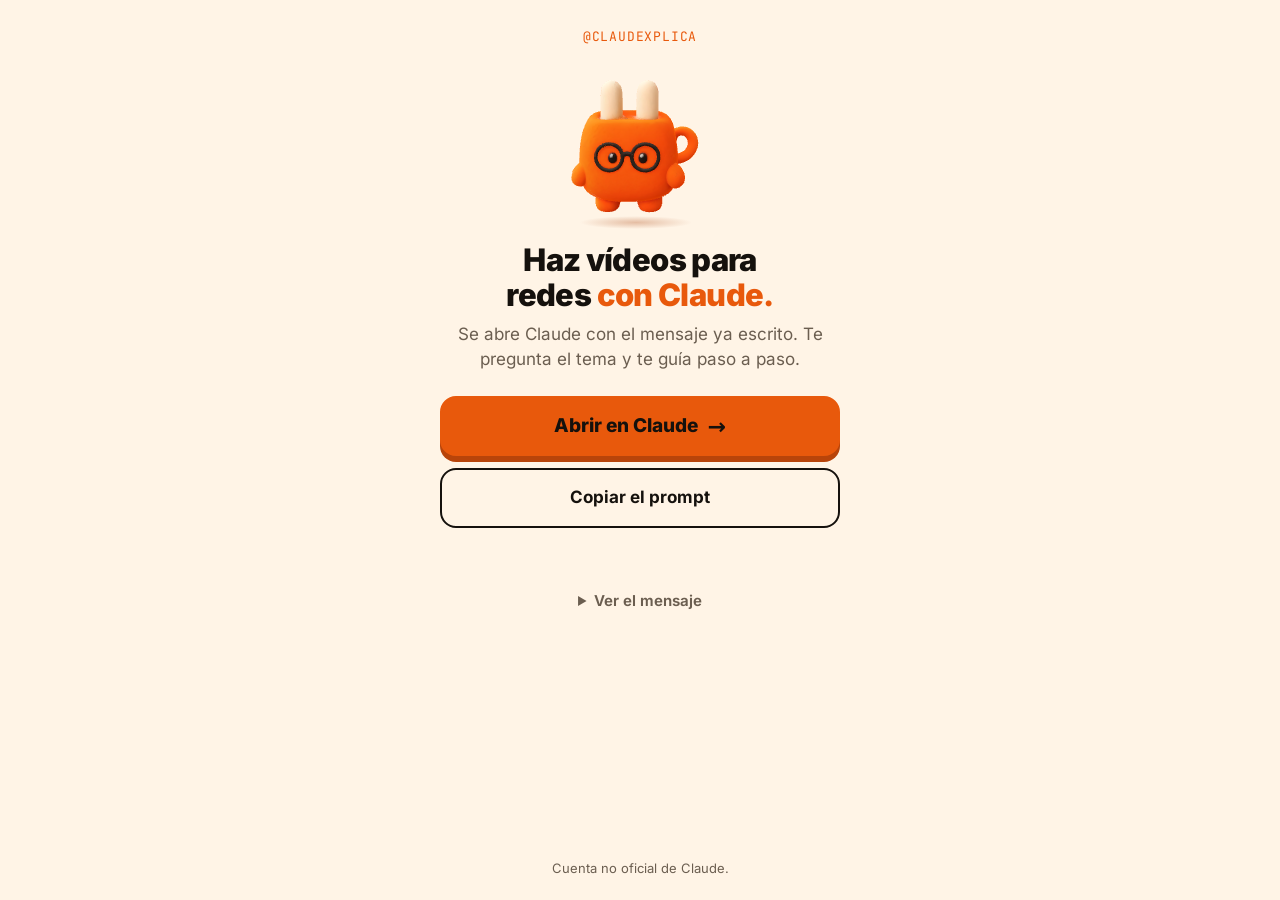
==== index.html @ 8d7534d5 "Titular «Haz vídeos para redes con Claude», sin «sin salir en cámara» Pedido por Alex el 20-nov: con" ====
<!doctype html>
<html lang="es">
<head>
<meta charset="utf-8">
<meta name="viewport" content="width=device-width, initial-scale=1">
<meta name="robots" content="noindex">
<meta name="color-scheme" content="light">
<meta name="theme-color" content="#FFF4E6">
<title>Claudexplica · Vídeos con Claude</title>
<meta name="description" content="Haz vídeos para redes con Claude. Se abre Claude con el mensaje ya escrito y te guía paso a paso.">
<meta property="og:title" content="Haz vídeos para redes con Claude">
<meta property="og:description" content="Se abre Claude con el mensaje ya escrito. Te pregunta el tema y te guía paso a paso.">
<link rel="icon" type="image/png" href="icono.png">
<link rel="preload" href="fuentes/inter.woff2" as="font" type="font/woff2" crossorigin>
<script>
  // La página no salta sola (decidido por Alex el 19-nov): enseña los botones
  // y Claude se abre cuando la persona pulsa «Abrir en Claude».
  // Para volver al salto automático: poner cxSalta a true donde se quiera.
  // ?ver=abriendo enseña el estado «abriendo», que ya no sale solo (para revisar el diseño).
  (function () {
    var ver = (/[?&]ver=([a-z]+)/.exec(location.search) || [])[1] || '';
    window.cxVer = ver;
    window.cxSalta = false;
    if (ver === 'abriendo') document.documentElement.className = 'abriendo';
  })();
</script>
<style>
  @font-face { font-family: "Inter"; src: url("fuentes/inter.woff2") format("woff2"); font-weight: 100 900; font-display: swap; }
  @font-face { font-family: "JetBrains Mono"; src: url("fuentes/jetbrains-mono.woff2") format("woff2"); font-weight: 400; font-display: swap; }

  :root { --papel: #FFF4E6; --tinta: #15110D; --naranja: #E8590C; --linea: #E9D8C2; --suave: #6B5E50;
          --salida: cubic-bezier(.16, 1, .3, 1); }
  * { box-sizing: border-box; }
  html { -webkit-text-size-adjust: 100%; }
  body { margin: 0; min-height: 100vh; min-height: 100dvh; background: var(--papel); color: var(--tinta);
         font-family: "Inter", system-ui, -apple-system, "Segoe UI", Roboto, sans-serif; font-size: 17px; line-height: 1.45;
         display: flex; flex-direction: column; }
  main { flex: 1; width: 100%; max-width: 440px; margin: 0 auto; padding: 28px 20px 24px; text-align: center; }

  .marca { margin: 0; font-family: "JetBrains Mono", ui-monospace, Consolas, monospace; font-size: 13px; letter-spacing: .06em;
           text-transform: uppercase; color: var(--naranja); }

  /* La mascota: la imagen 2D siempre está; el 3D, si llega, se funde encima. */
  .escena { position: relative; width: 204px; height: 176px; margin: 14px auto 6px; }
  .mascota { position: absolute; left: 28px; top: 19px; width: 148px; height: auto; transition: opacity .45s var(--salida); }
  .lienzo { position: absolute; inset: 0; width: 100%; height: 100%; opacity: 0; transition: opacity .45s var(--salida);
            touch-action: pan-y; -webkit-tap-highlight-color: transparent; }
  .sombra { position: absolute; left: 50%; bottom: 8px; width: 112px; height: 13px; margin-left: -60px; border-radius: 50%;
            background: radial-gradient(closest-side, rgba(168, 62, 8, .30), rgba(168, 62, 8, 0)); opacity: 0;
            transition: opacity .45s var(--salida); }
  .con3d .lienzo, .con3d .sombra { opacity: 1; }
  .con3d .mascota { opacity: 0; }
  @media (pointer: fine) { .con3d .lienzo { cursor: grab; } .con3d .lienzo:active { cursor: grabbing; } }

  h1 { margin: 0 0 10px; font-size: 31px; line-height: 1.12; font-weight: 850; letter-spacing: -.02em; text-wrap: balance; }
  h1 em { font-style: normal; color: var(--naranja); }
  .sub { margin: 0 auto; max-width: 34ch; color: var(--suave); text-wrap: pretty; }

  /* Dos estados: «abriendo» (la página salta sola) y el del botón. */
  .en-abriendo { display: none; }
  .abriendo .en-abriendo { display: block; }
  .abriendo .en-boton { display: none; }
  @keyframes flotar { 0%, 100% { transform: translateY(0); } 50% { transform: translateY(-7px); } }
  @keyframes subir { from { opacity: 0; transform: translateY(10px); } }
  @media (prefers-reduced-motion: no-preference) {
    .abriendo .mascota { animation: flotar 2.2s ease-in-out infinite; }
    .en-boton { animation: subir .6s var(--salida) both; }
    .acciones.en-boton { animation-delay: .07s; }
  }
  @media (prefers-reduced-motion: reduce) { .mascota, .lienzo, .sombra, .boton.principal { transition: none; } }

  .acciones { margin-top: 24px; display: grid; gap: 12px; }
  .boton { display: flex; align-items: center; justify-content: center; gap: 10px; width: 100%; min-height: 60px; padding: 14px 18px;
           border-radius: 16px; border: 2px solid var(--tinta); background: transparent; color: var(--tinta);
           font: inherit; font-weight: 700; text-decoration: none; cursor: pointer; -webkit-tap-highlight-color: transparent; }
  .boton.principal { background: var(--naranja); border-color: var(--naranja); font-size: 19px; font-weight: 800;
           box-shadow: 0 6px 0 #B8440A; transition: transform .08s ease, box-shadow .08s ease; }
  .boton.principal:active { transform: translateY(4px); box-shadow: 0 2px 0 #B8440A; }
  .boton:focus-visible, summary:focus-visible, a:focus-visible { outline: 3px solid var(--tinta); outline-offset: 3px; }
  .flecha { font-size: 22px; line-height: 1; }
  #aviso { min-height: 22px; margin: 2px 0 0; font-size: 15px; font-weight: 650; color: var(--tinta); }
  .enlace { margin: 0; font-size: 15px; color: var(--suave); }
  .enlace a { color: var(--tinta); font-weight: 700; }
  [hidden] { display: none !important; }

  details { margin-top: 6px; text-align: left; }
  summary { cursor: pointer; text-align: center; font-size: 15px; font-weight: 650; color: var(--suave); padding: 8px; border-radius: 10px; }
  pre { margin: 8px 0 0; padding: 14px; white-space: pre-wrap; word-break: break-word; background: #fff; border: 1px solid var(--linea);
        border-radius: 14px; font: 13px/1.55 "JetBrains Mono", ui-monospace, Consolas, monospace; }

  footer { padding: 16px 20px 22px; text-align: center; font-size: 13px; color: var(--suave); }
</style>
</head>
<body>
<main>
  <p class="marca">@claudexplica</p>
  <div class="escena" id="escena">
    <span class="sombra" aria-hidden="true"></span>
    <img class="mascota" src="mascota.webp" width="360" height="337" alt="">
  </div>

  <h1 class="en-abriendo">Abriendo Claude…</h1>
  <p class="sub en-abriendo">Con el mensaje ya escrito. Solo tienes que enviarlo.</p>

  <h1 class="en-boton">Haz vídeos para redes <em>con Claude.</em></h1>
  <p class="sub en-boton">Se abre Claude con el mensaje ya escrito. Te pregunta el tema y te guía paso a paso.</p>


  <div class="acciones en-boton">
    <a class="boton principal" id="abrir" href="https://claude.ai/new" rel="noopener">Abrir en Claude <span class="flecha" aria-hidden="true">→</span></a>
    <button class="boton" id="copiar" type="button">Copiar el prompt</button>
    <p id="aviso" role="status"></p>
    <p class="enlace" id="sinapp" hidden>¿No se ha abierto? <a id="chrome" href="https://claude.ai/new">Ábrelo en Chrome</a>.</p>
    <details id="ver">
      <summary>Ver el mensaje</summary>
      <pre id="mensaje"></pre>
    </details>
  </div>

  <noscript>
    <p class="sub" style="margin-top:18px">Abre <a href="https://claude.ai/new">claude.ai</a> y pídele la guía de vídeos de @claudexplica.</p>
  </noscript>
</main>
<footer>Cuenta no oficial de Claude.</footer>

<script>
// La mascota en 3D: un detalle que puede faltar. Este bloque solo deja puesto un temporizador (no descarga nada todavía).
// Va antes del salto porque, al saltar, el navegador puede dejar de leer el resto de la página;
// y en su propio bloque para que un fallo aquí no toque el salto.
(function () {
  var caja = document.getElementById('escena');
  if (!caja || /[?&]sin3d\b/.test(location.search)) return;
  if (window.matchMedia && matchMedia('(prefers-reduced-motion: reduce)').matches) return;
  var red = navigator.connection;
  if (red && red.saveData) return;
  // En el ordenador la página se va a claude.ai enseguida: no se descarga nada más.
  if (window.cxSalta && !/Android|iPhone|iPad|iPod/i.test(navigator.userAgent || '')) return;

  function hayWebGL() {
    try { var c = document.createElement('canvas'); return !!(c.getContext('webgl2') || c.getContext('webgl')); }
    catch (e) { return false; }
  }
  function cargar() {
    if (!hayWebGL()) return;
    var s = document.createElement('script');
    s.type = 'module';
    s.src = '3d/mascota3d.js';
    document.body.appendChild(s);
  }
  var programado = false;
  function programar() {
    if (programado) return;
    programado = true;
    if (window.requestIdleCallback) requestIdleCallback(cargar, { timeout: 1500 }); else cargar();
  }
  // Tras el salto no se puede contar con el evento «load» (el navegador puede no lanzarlo): va por tiempo.
  if (window.cxSalta) setTimeout(programar, 900);
  else if (document.readyState === 'complete') programar();
  else { window.addEventListener('load', programar); setTimeout(programar, 2500); }
})();
</script>
<script>
(function () {
  var MENSAJE = [
    'Quiero hacer vídeos cortos para redes con Claude. Lee esta guía, el texto completo:',
    'https://claudexplica.xyz/guia.md',
    'Pregúntame de qué tema quiero el vídeo y guíame paso a paso, un paso cada vez.',
    'Si no puedes abrirla, dímelo y no sigas.',
    'Y recuerda esta guía para la próxima vez que quiera hacer un vídeo con Claude.'
  ].join('\n');

  var ua = navigator.userAgent || '';
  var android = /Android/i.test(ua);
  var ios = /iPhone|iPad|iPod/i.test(ua);
  var instagram = /Instagram/i.test(ua);
  var facebook = /FBAN|FBAV/i.test(ua);
  // Solo para revisar el diseño en el ordenador: ?ver=boton&dentro=instagram
  if (window.cxVer && /[?&]dentro=instagram/.test(location.search)) { android = true; instagram = true; }

  var q = encodeURIComponent(MENSAJE);
  var web = 'https://claude.ai/new?q=' + q;
  var ruta = 'claude.ai/new?q=' + q;
  var reserva = encodeURIComponent(web);
  // Sin nombrar aplicación: decide Android. Con la app de Claude instalada, la abre; sin ella, el navegador del teléfono.
  var viaSistema = 'intent://' + ruta + '#Intent;scheme=https;S.browser_fallback_url=' + reserva + ';end';
  var viaChrome = 'intent://' + ruta + '#Intent;scheme=https;package=com.android.chrome;S.browser_fallback_url=' + reserva + ';end';
  var viaIphone = instagram ? 'instagram://extbrowser/?url=' + encodeURIComponent(web) : 'x-safari-https://' + ruta;

  // La vía según el aparato: en Android, la que elija el sistema; en iPhone dentro de Instagram, salir a su navegador.
  var principal = web;
  if (android) principal = viaSistema;
  else if (ios && (instagram || facebook)) principal = viaIphone;

  var raiz = document.documentElement;
  var aviso = document.getElementById('aviso');
  document.getElementById('mensaje').textContent = MENSAJE;
  document.getElementById('abrir').href = principal;

  // La red: al entrar no se ve. Sale solo si, tras pulsar el botón, la página sigue en pantalla (el salto no ha hecho nada).
  if (android) {
    document.getElementById('chrome').href = viaChrome;
    var fuera = false;
    var salio = function () { fuera = true; };
    document.addEventListener('visibilitychange', function () { if (document.hidden) salio(); });
    window.addEventListener('pagehide', salio);
    window.addEventListener('blur', salio);
    document.getElementById('abrir').addEventListener('click', function () {
      fuera = false;
      setTimeout(function () {
        if (!fuera && !document.hidden) document.getElementById('sinapp').hidden = false;
      }, 1800);
    });
  }

  function copiarAntiguo() {
    var ta = document.createElement('textarea');
    ta.value = MENSAJE; ta.setAttribute('readonly', ''); ta.style.position = 'fixed'; ta.style.opacity = '0';
    document.body.appendChild(ta); ta.select();
    var ok = false; try { ok = document.execCommand('copy'); } catch (e) {}
    document.body.removeChild(ta);
    return ok;
  }
  function copiar(bien) {
    function mal() {
      if (copiarAntiguo()) { aviso.textContent = bien; return; }
      aviso.textContent = 'No se ha podido copiar. Cópialo a mano de aquí abajo.';
      document.getElementById('ver').open = true;
    }
    if (navigator.clipboard && navigator.clipboard.writeText) {
      navigator.clipboard.writeText(MENSAJE).then(function () { aviso.textContent = bien; }, mal);
    } else { mal(); }
  }
  document.getElementById('copiar').addEventListener('click', function () {
    copiar('Copiado. Pégalo en Claude y envíalo.');
  });
  // El botón principal copia primero, sin esperar, y deja que el enlace siga su camino.
  document.getElementById('abrir').addEventListener('click', function () {
    copiarAntiguo();
    copiar('Mensaje copiado. Si Claude se abre vacío, pégalo y envíalo.');
  });

  // El salto automático: una vez por visita, para que «atrás» no lo repita.
  if (window.cxSalta) {
    try { sessionStorage.setItem('salto', '1'); } catch (e) {}
    setTimeout(function () { raiz.className = ''; }, 1500);
    if (!android && !ios) location.replace(web); else location.href = principal;
  }
})();
</script>
</body>
</html>
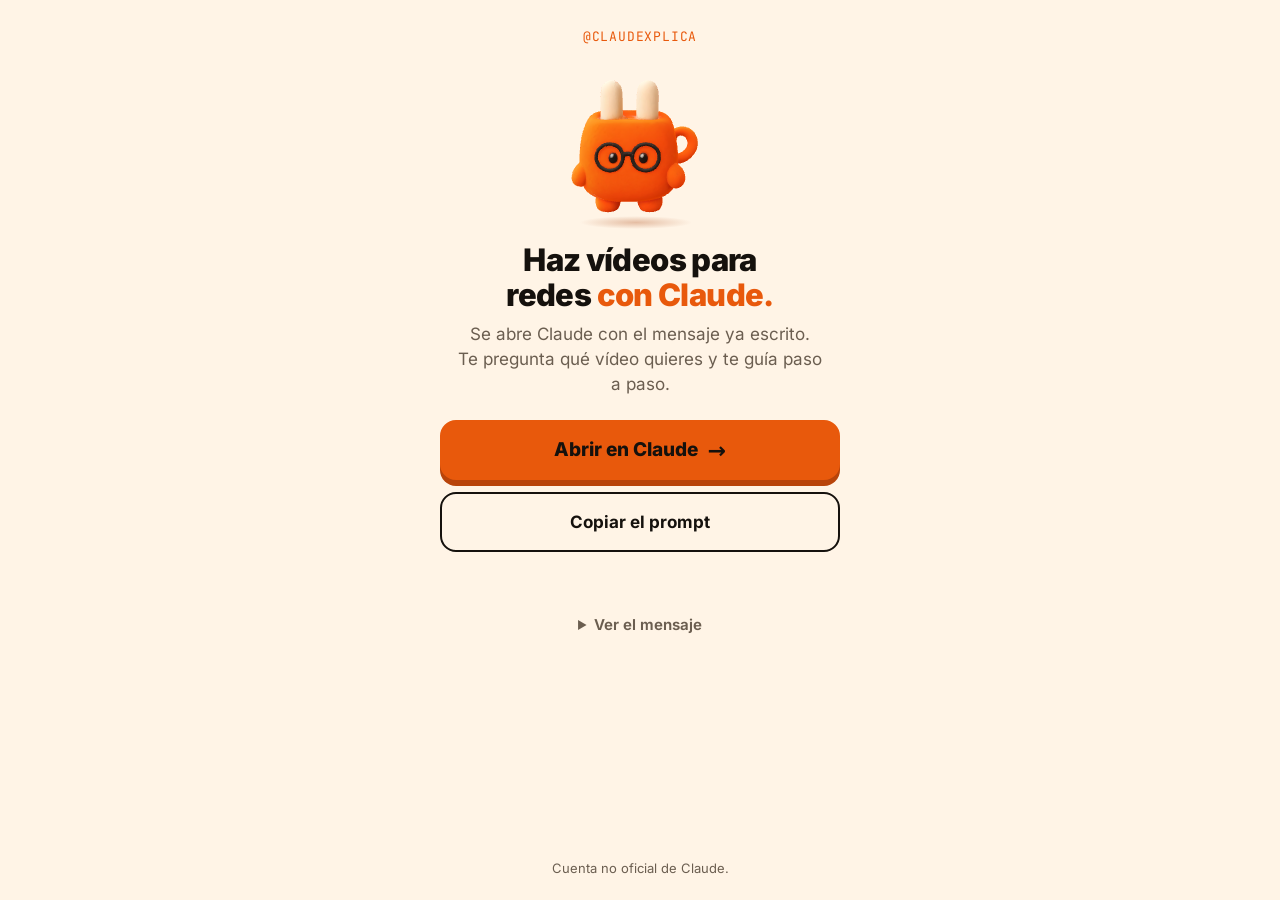
==== commit 3983f9cf: "La guía D6 pasa a ser la de verdad: pregunta primero qué vídeo quieres Probada por Alex en el móvil " ====
--- a/index.html
+++ b/index.html
@@ -9,7 +9,7 @@
 <title>Claudexplica · Vídeos con Claude</title>
 <meta name="description" content="Haz vídeos para redes con Claude. Se abre Claude con el mensaje ya escrito y te guía paso a paso.">
 <meta property="og:title" content="Haz vídeos para redes con Claude">
-<meta property="og:description" content="Se abre Claude con el mensaje ya escrito. Te pregunta el tema y te guía paso a paso.">
+<meta property="og:description" content="Se abre Claude con el mensaje ya escrito. Te pregunta qué vídeo quieres y te guía paso a paso.">
 <link rel="icon" type="image/png" href="icono.png">
 <link rel="preload" href="fuentes/inter.woff2" as="font" type="font/woff2" crossorigin>
 <script>
@@ -103,7 +103,7 @@
   <p class="sub en-abriendo">Con el mensaje ya escrito. Solo tienes que enviarlo.</p>
 
   <h1 class="en-boton">Haz vídeos para redes <em>con Claude.</em></h1>
-  <p class="sub en-boton">Se abre Claude con el mensaje ya escrito. Te pregunta el tema y te guía paso a paso.</p>
+  <p class="sub en-boton">Se abre Claude con el mensaje ya escrito. Te pregunta qué vídeo quieres y te guía paso a paso.</p>
 
 
   <div class="acciones en-boton">
@@ -164,7 +164,7 @@
   var MENSAJE = [
     'Quiero hacer vídeos cortos para redes con Claude. Lee esta guía, el texto completo:',
     'https://claudexplica.xyz/guia.md',
-    'Pregúntame de qué tema quiero el vídeo y guíame paso a paso, un paso cada vez.',
+    'Pregúntame qué vídeo quiero crear y guíame paso a paso, un paso cada vez.',
     'Si no puedes abrirla, dímelo y no sigas.',
     'Y recuerda esta guía para la próxima vez que quiera hacer un vídeo con Claude.'
   ].join('\n');
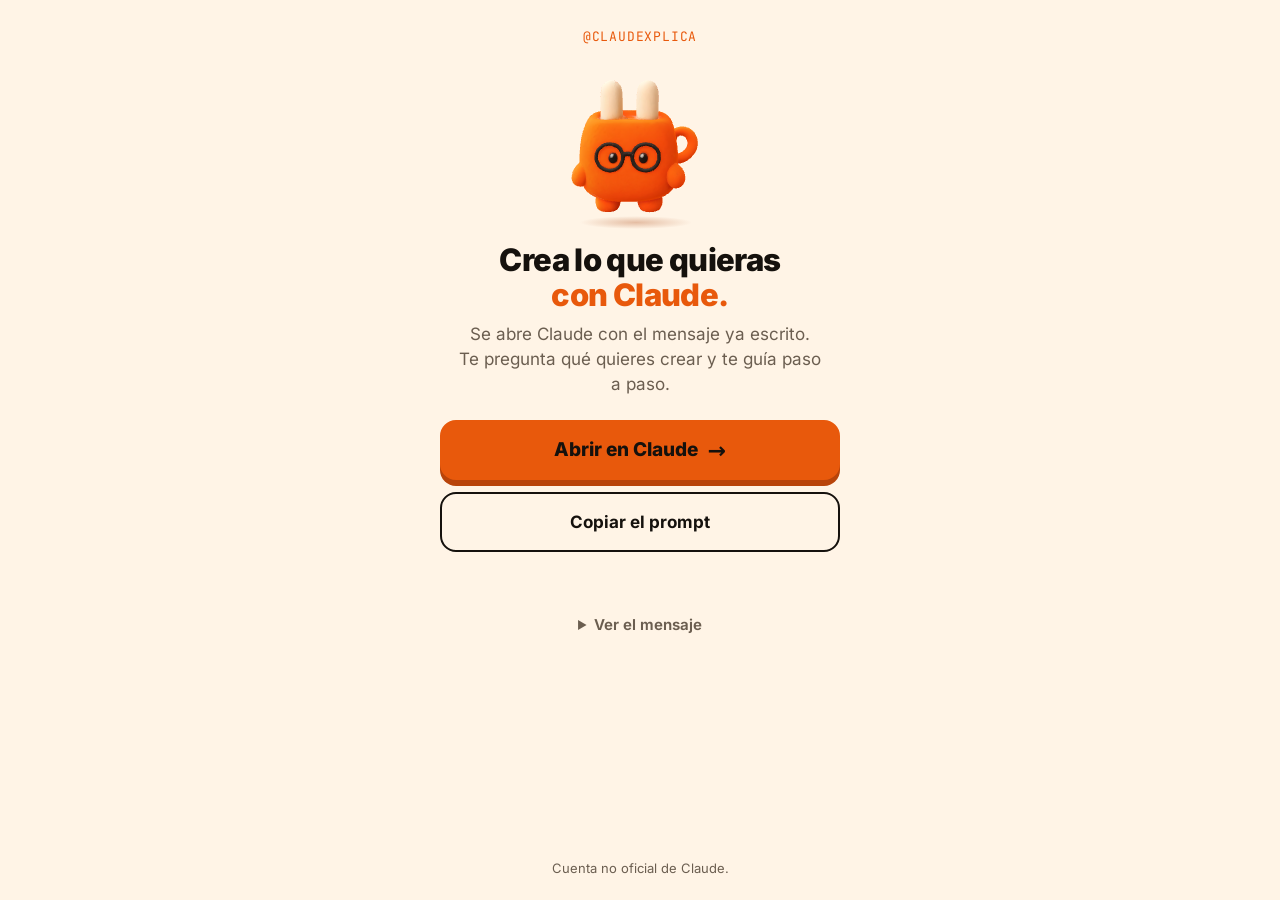
==== commit 8ffb4f42: "La guía D8 y la página «Crea lo que quieras con Claude» pasan a ser las de verdad guia.md es la D8 (" ====
--- a/index.html
+++ b/index.html
@@ -6,10 +6,10 @@
 <meta name="robots" content="noindex">
 <meta name="color-scheme" content="light">
 <meta name="theme-color" content="#FFF4E6">
-<title>Claudexplica · Vídeos con Claude</title>
-<meta name="description" content="Haz vídeos para redes con Claude. Se abre Claude con el mensaje ya escrito y te guía paso a paso.">
-<meta property="og:title" content="Haz vídeos para redes con Claude">
-<meta property="og:description" content="Se abre Claude con el mensaje ya escrito. Te pregunta qué vídeo quieres y te guía paso a paso.">
+<title>Claudexplica · Crea con Claude</title>
+<meta name="description" content="Crea lo que quieras con Claude. Se abre Claude con el mensaje ya escrito y te guía paso a paso.">
+<meta property="og:title" content="Crea lo que quieras con Claude">
+<meta property="og:description" content="Se abre Claude con el mensaje ya escrito. Te pregunta qué quieres crear y te guía paso a paso.">
 <link rel="icon" type="image/png" href="icono.png">
 <link rel="preload" href="fuentes/inter.woff2" as="font" type="font/woff2" crossorigin>
 <script>
@@ -102,8 +102,8 @@
   <h1 class="en-abriendo">Abriendo Claude…</h1>
   <p class="sub en-abriendo">Con el mensaje ya escrito. Solo tienes que enviarlo.</p>
 
-  <h1 class="en-boton">Haz vídeos para redes <em>con Claude.</em></h1>
-  <p class="sub en-boton">Se abre Claude con el mensaje ya escrito. Te pregunta qué vídeo quieres y te guía paso a paso.</p>
+  <h1 class="en-boton">Crea lo que quieras <em>con Claude.</em></h1>
+  <p class="sub en-boton">Se abre Claude con el mensaje ya escrito. Te pregunta qué quieres crear y te guía paso a paso.</p>
 
 
   <div class="acciones en-boton">
@@ -118,7 +118,7 @@
   </div>
 
   <noscript>
-    <p class="sub" style="margin-top:18px">Abre <a href="https://claude.ai/new">claude.ai</a> y pídele la guía de vídeos de @claudexplica.</p>
+    <p class="sub" style="margin-top:18px">Abre <a href="https://claude.ai/new">claude.ai</a> y pídele la guía de @claudexplica.</p>
   </noscript>
 </main>
 <footer>Cuenta no oficial de Claude.</footer>
@@ -162,11 +162,11 @@
 <script>
 (function () {
   var MENSAJE = [
-    'Quiero hacer vídeos cortos para redes con Claude. Lee esta guía, el texto completo:',
+    'Quiero crear algo con Claude. Lee esta guía, el texto completo:',
     'https://claudexplica.xyz/guia.md',
-    'Pregúntame qué vídeo quiero crear y guíame paso a paso, un paso cada vez.',
+    'Pregúntame qué quiero crear y guíame paso a paso, un paso cada vez.',
     'Si no puedes abrirla, dímelo y no sigas.',
-    'Y recuerda esta guía para la próxima vez que quiera hacer un vídeo con Claude.'
+    'Y recuerda esta guía para la próxima vez que quiera crear algo con Claude.'
   ].join('\n');
 
   var ua = navigator.userAgent || '';
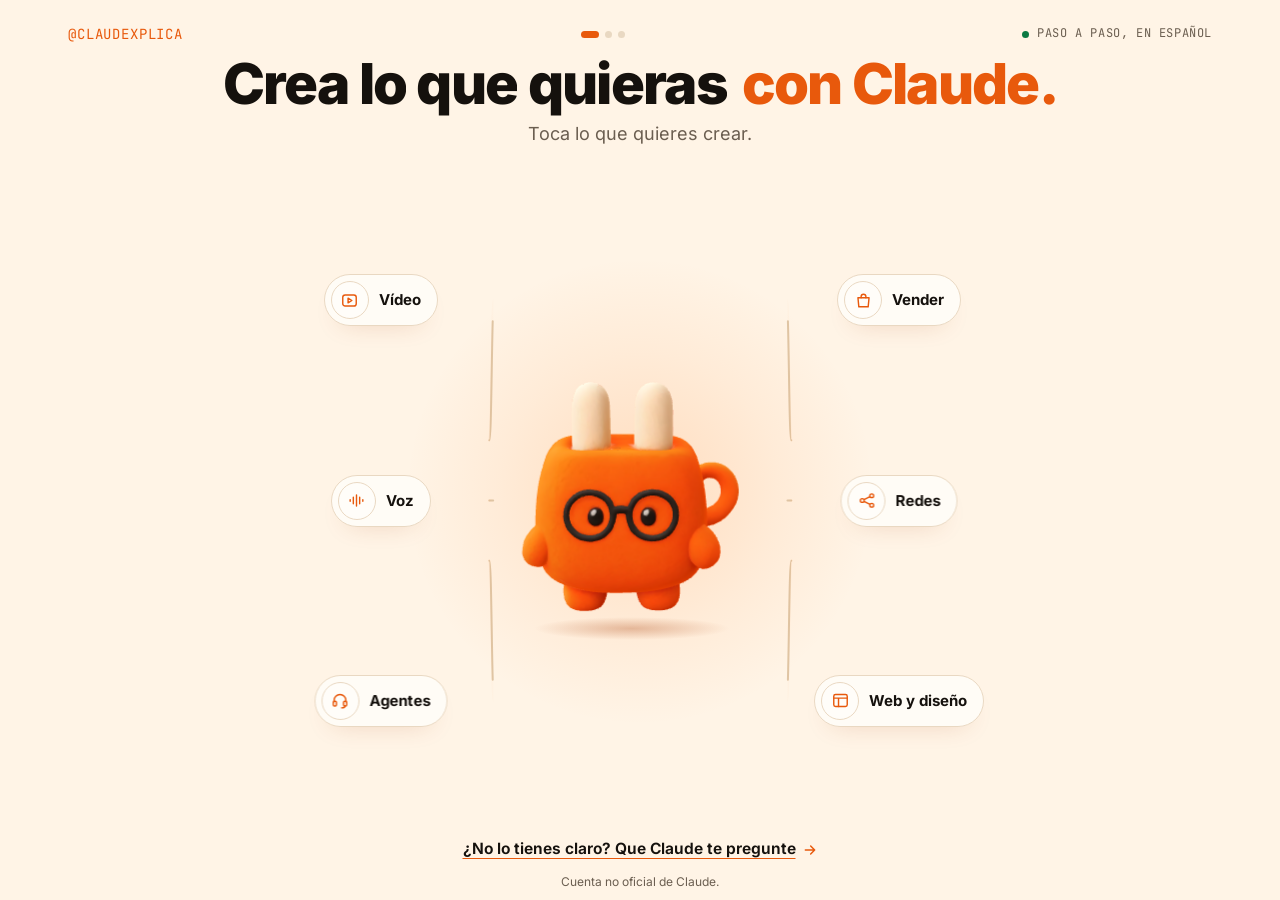
==== commit f4edba2a: "La v12 y la guía D9 pasan a producción La página de la v12 (navegación a pantalla fija alrededor de " ====
--- a/index.html
+++ b/index.html
@@ -2,7 +2,7 @@
 <html lang="es">
 <head>
 <meta charset="utf-8">
-<meta name="viewport" content="width=device-width, initial-scale=1">
+<meta name="viewport" content="width=device-width, initial-scale=1, viewport-fit=cover">
 <meta name="robots" content="noindex">
 <meta name="color-scheme" content="light">
 <meta name="theme-color" content="#FFF4E6">
@@ -10,242 +10,22 @@
 <meta name="description" content="Crea lo que quieras con Claude. Se abre Claude con el mensaje ya escrito y te guía paso a paso.">
 <meta property="og:title" content="Crea lo que quieras con Claude">
 <meta property="og:description" content="Se abre Claude con el mensaje ya escrito. Te pregunta qué quieres crear y te guía paso a paso.">
-<link rel="icon" type="image/png" href="icono.png">
-<link rel="preload" href="fuentes/inter.woff2" as="font" type="font/woff2" crossorigin>
-<script>
-  // La página no salta sola (decidido por Alex el 19-nov): enseña los botones
-  // y Claude se abre cuando la persona pulsa «Abrir en Claude».
-  // Para volver al salto automático: poner cxSalta a true donde se quiera.
-  // ?ver=abriendo enseña el estado «abriendo», que ya no sale solo (para revisar el diseño).
-  (function () {
-    var ver = (/[?&]ver=([a-z]+)/.exec(location.search) || [])[1] || '';
-    window.cxVer = ver;
-    window.cxSalta = false;
-    if (ver === 'abriendo') document.documentElement.className = 'abriendo';
-  })();
-</script>
+<link rel="icon" type="image/png" href="/icono.png">
+<link rel="preload" href="/fuentes/inter.woff2" as="font" type="font/woff2" crossorigin>
+<link rel="preload" href="/mascota.webp" as="image">
 <style>
-  @font-face { font-family: "Inter"; src: url("fuentes/inter.woff2") format("woff2"); font-weight: 100 900; font-display: swap; }
-  @font-face { font-family: "JetBrains Mono"; src: url("fuentes/jetbrains-mono.woff2") format("woff2"); font-weight: 400; font-display: swap; }
-
-  :root { --papel: #FFF4E6; --tinta: #15110D; --naranja: #E8590C; --linea: #E9D8C2; --suave: #6B5E50;
-          --salida: cubic-bezier(.16, 1, .3, 1); }
-  * { box-sizing: border-box; }
-  html { -webkit-text-size-adjust: 100%; }
-  body { margin: 0; min-height: 100vh; min-height: 100dvh; background: var(--papel); color: var(--tinta);
-         font-family: "Inter", system-ui, -apple-system, "Segoe UI", Roboto, sans-serif; font-size: 17px; line-height: 1.45;
-         display: flex; flex-direction: column; }
-  main { flex: 1; width: 100%; max-width: 440px; margin: 0 auto; padding: 28px 20px 24px; text-align: center; }
-
-  .marca { margin: 0; font-family: "JetBrains Mono", ui-monospace, Consolas, monospace; font-size: 13px; letter-spacing: .06em;
-           text-transform: uppercase; color: var(--naranja); }
-
-  /* La mascota: la imagen 2D siempre está; el 3D, si llega, se funde encima. */
-  .escena { position: relative; width: 204px; height: 176px; margin: 14px auto 6px; }
-  .mascota { position: absolute; left: 28px; top: 19px; width: 148px; height: auto; transition: opacity .45s var(--salida); }
-  .lienzo { position: absolute; inset: 0; width: 100%; height: 100%; opacity: 0; transition: opacity .45s var(--salida);
-            touch-action: pan-y; -webkit-tap-highlight-color: transparent; }
-  .sombra { position: absolute; left: 50%; bottom: 8px; width: 112px; height: 13px; margin-left: -60px; border-radius: 50%;
-            background: radial-gradient(closest-side, rgba(168, 62, 8, .30), rgba(168, 62, 8, 0)); opacity: 0;
-            transition: opacity .45s var(--salida); }
-  .con3d .lienzo, .con3d .sombra { opacity: 1; }
-  .con3d .mascota { opacity: 0; }
-  @media (pointer: fine) { .con3d .lienzo { cursor: grab; } .con3d .lienzo:active { cursor: grabbing; } }
-
-  h1 { margin: 0 0 10px; font-size: 31px; line-height: 1.12; font-weight: 850; letter-spacing: -.02em; text-wrap: balance; }
-  h1 em { font-style: normal; color: var(--naranja); }
-  .sub { margin: 0 auto; max-width: 34ch; color: var(--suave); text-wrap: pretty; }
-
-  /* Dos estados: «abriendo» (la página salta sola) y el del botón. */
-  .en-abriendo { display: none; }
-  .abriendo .en-abriendo { display: block; }
-  .abriendo .en-boton { display: none; }
-  @keyframes flotar { 0%, 100% { transform: translateY(0); } 50% { transform: translateY(-7px); } }
-  @keyframes subir { from { opacity: 0; transform: translateY(10px); } }
-  @media (prefers-reduced-motion: no-preference) {
-    .abriendo .mascota { animation: flotar 2.2s ease-in-out infinite; }
-    .en-boton { animation: subir .6s var(--salida) both; }
-    .acciones.en-boton { animation-delay: .07s; }
-  }
-  @media (prefers-reduced-motion: reduce) { .mascota, .lienzo, .sombra, .boton.principal { transition: none; } }
-
-  .acciones { margin-top: 24px; display: grid; gap: 12px; }
-  .boton { display: flex; align-items: center; justify-content: center; gap: 10px; width: 100%; min-height: 60px; padding: 14px 18px;
-           border-radius: 16px; border: 2px solid var(--tinta); background: transparent; color: var(--tinta);
-           font: inherit; font-weight: 700; text-decoration: none; cursor: pointer; -webkit-tap-highlight-color: transparent; }
-  .boton.principal { background: var(--naranja); border-color: var(--naranja); font-size: 19px; font-weight: 800;
-           box-shadow: 0 6px 0 #B8440A; transition: transform .08s ease, box-shadow .08s ease; }
-  .boton.principal:active { transform: translateY(4px); box-shadow: 0 2px 0 #B8440A; }
-  .boton:focus-visible, summary:focus-visible, a:focus-visible { outline: 3px solid var(--tinta); outline-offset: 3px; }
-  .flecha { font-size: 22px; line-height: 1; }
-  #aviso { min-height: 22px; margin: 2px 0 0; font-size: 15px; font-weight: 650; color: var(--tinta); }
-  .enlace { margin: 0; font-size: 15px; color: var(--suave); }
-  .enlace a { color: var(--tinta); font-weight: 700; }
-  [hidden] { display: none !important; }
-
-  details { margin-top: 6px; text-align: left; }
-  summary { cursor: pointer; text-align: center; font-size: 15px; font-weight: 650; color: var(--suave); padding: 8px; border-radius: 10px; }
-  pre { margin: 8px 0 0; padding: 14px; white-space: pre-wrap; word-break: break-word; background: #fff; border: 1px solid var(--linea);
-        border-radius: 14px; font: 13px/1.55 "JetBrains Mono", ui-monospace, Consolas, monospace; }
-
-  footer { padding: 16px 20px 22px; text-align: center; font-size: 13px; color: var(--suave); }
+  /* Lo mínimo para que no haya un fogonazo blanco antes de que cargue la página. */
+  html, body { margin: 0; background: #FFF4E6; color: #15110D; }
 </style>
+  <script type="module" crossorigin src="/assets/index-LyxfL2gd.js"></script>
+  <link rel="stylesheet" crossorigin href="/assets/index-DqUf0vc0.css">
 </head>
 <body>
-<main>
-  <p class="marca">@claudexplica</p>
-  <div class="escena" id="escena">
-    <span class="sombra" aria-hidden="true"></span>
-    <img class="mascota" src="mascota.webp" width="360" height="337" alt="">
-  </div>
-
-  <h1 class="en-abriendo">Abriendo Claude…</h1>
-  <p class="sub en-abriendo">Con el mensaje ya escrito. Solo tienes que enviarlo.</p>
-
-  <h1 class="en-boton">Crea lo que quieras <em>con Claude.</em></h1>
-  <p class="sub en-boton">Se abre Claude con el mensaje ya escrito. Te pregunta qué quieres crear y te guía paso a paso.</p>
-
-
-  <div class="acciones en-boton">
-    <a class="boton principal" id="abrir" href="https://claude.ai/new" rel="noopener">Abrir en Claude <span class="flecha" aria-hidden="true">→</span></a>
-    <button class="boton" id="copiar" type="button">Copiar el prompt</button>
-    <p id="aviso" role="status"></p>
-    <p class="enlace" id="sinapp" hidden>¿No se ha abierto? <a id="chrome" href="https://claude.ai/new">Ábrelo en Chrome</a>.</p>
-    <details id="ver">
-      <summary>Ver el mensaje</summary>
-      <pre id="mensaje"></pre>
-    </details>
-  </div>
-
-  <noscript>
-    <p class="sub" style="margin-top:18px">Abre <a href="https://claude.ai/new">claude.ai</a> y pídele la guía de @claudexplica.</p>
-  </noscript>
-</main>
-<footer>Cuenta no oficial de Claude.</footer>
-
-<script>
-// La mascota en 3D: un detalle que puede faltar. Este bloque solo deja puesto un temporizador (no descarga nada todavía).
-// Va antes del salto porque, al saltar, el navegador puede dejar de leer el resto de la página;
-// y en su propio bloque para que un fallo aquí no toque el salto.
-(function () {
-  var caja = document.getElementById('escena');
-  if (!caja || /[?&]sin3d\b/.test(location.search)) return;
-  if (window.matchMedia && matchMedia('(prefers-reduced-motion: reduce)').matches) return;
-  var red = navigator.connection;
-  if (red && red.saveData) return;
-  // En el ordenador la página se va a claude.ai enseguida: no se descarga nada más.
-  if (window.cxSalta && !/Android|iPhone|iPad|iPod/i.test(navigator.userAgent || '')) return;
-
-  function hayWebGL() {
-    try { var c = document.createElement('canvas'); return !!(c.getContext('webgl2') || c.getContext('webgl')); }
-    catch (e) { return false; }
-  }
-  function cargar() {
-    if (!hayWebGL()) return;
-    var s = document.createElement('script');
-    s.type = 'module';
-    s.src = '3d/mascota3d.js';
-    document.body.appendChild(s);
-  }
-  var programado = false;
-  function programar() {
-    if (programado) return;
-    programado = true;
-    if (window.requestIdleCallback) requestIdleCallback(cargar, { timeout: 1500 }); else cargar();
-  }
-  // Tras el salto no se puede contar con el evento «load» (el navegador puede no lanzarlo): va por tiempo.
-  if (window.cxSalta) setTimeout(programar, 900);
-  else if (document.readyState === 'complete') programar();
-  else { window.addEventListener('load', programar); setTimeout(programar, 2500); }
-})();
-</script>
-<script>
-(function () {
-  var MENSAJE = [
-    'Quiero crear algo con Claude. Lee esta guía, el texto completo:',
-    'https://claudexplica.xyz/guia.md',
-    'Pregúntame qué quiero crear y guíame paso a paso, un paso cada vez.',
-    'Si no puedes abrirla, dímelo y no sigas.',
-    'Y recuerda esta guía para la próxima vez que quiera crear algo con Claude.'
-  ].join('\n');
-
-  var ua = navigator.userAgent || '';
-  var android = /Android/i.test(ua);
-  var ios = /iPhone|iPad|iPod/i.test(ua);
-  var instagram = /Instagram/i.test(ua);
-  var facebook = /FBAN|FBAV/i.test(ua);
-  // Solo para revisar el diseño en el ordenador: ?ver=boton&dentro=instagram
-  if (window.cxVer && /[?&]dentro=instagram/.test(location.search)) { android = true; instagram = true; }
-
-  var q = encodeURIComponent(MENSAJE);
-  var web = 'https://claude.ai/new?q=' + q;
-  var ruta = 'claude.ai/new?q=' + q;
-  var reserva = encodeURIComponent(web);
-  // Sin nombrar aplicación: decide Android. Con la app de Claude instalada, la abre; sin ella, el navegador del teléfono.
-  var viaSistema = 'intent://' + ruta + '#Intent;scheme=https;S.browser_fallback_url=' + reserva + ';end';
-  var viaChrome = 'intent://' + ruta + '#Intent;scheme=https;package=com.android.chrome;S.browser_fallback_url=' + reserva + ';end';
-  var viaIphone = instagram ? 'instagram://extbrowser/?url=' + encodeURIComponent(web) : 'x-safari-https://' + ruta;
-
-  // La vía según el aparato: en Android, la que elija el sistema; en iPhone dentro de Instagram, salir a su navegador.
-  var principal = web;
-  if (android) principal = viaSistema;
-  else if (ios && (instagram || facebook)) principal = viaIphone;
-
-  var raiz = document.documentElement;
-  var aviso = document.getElementById('aviso');
-  document.getElementById('mensaje').textContent = MENSAJE;
-  document.getElementById('abrir').href = principal;
-
-  // La red: al entrar no se ve. Sale solo si, tras pulsar el botón, la página sigue en pantalla (el salto no ha hecho nada).
-  if (android) {
-    document.getElementById('chrome').href = viaChrome;
-    var fuera = false;
-    var salio = function () { fuera = true; };
-    document.addEventListener('visibilitychange', function () { if (document.hidden) salio(); });
-    window.addEventListener('pagehide', salio);
-    window.addEventListener('blur', salio);
-    document.getElementById('abrir').addEventListener('click', function () {
-      fuera = false;
-      setTimeout(function () {
-        if (!fuera && !document.hidden) document.getElementById('sinapp').hidden = false;
-      }, 1800);
-    });
-  }
-
-  function copiarAntiguo() {
-    var ta = document.createElement('textarea');
-    ta.value = MENSAJE; ta.setAttribute('readonly', ''); ta.style.position = 'fixed'; ta.style.opacity = '0';
-    document.body.appendChild(ta); ta.select();
-    var ok = false; try { ok = document.execCommand('copy'); } catch (e) {}
-    document.body.removeChild(ta);
-    return ok;
-  }
-  function copiar(bien) {
-    function mal() {
-      if (copiarAntiguo()) { aviso.textContent = bien; return; }
-      aviso.textContent = 'No se ha podido copiar. Cópialo a mano de aquí abajo.';
-      document.getElementById('ver').open = true;
-    }
-    if (navigator.clipboard && navigator.clipboard.writeText) {
-      navigator.clipboard.writeText(MENSAJE).then(function () { aviso.textContent = bien; }, mal);
-    } else { mal(); }
-  }
-  document.getElementById('copiar').addEventListener('click', function () {
-    copiar('Copiado. Pégalo en Claude y envíalo.');
-  });
-  // El botón principal copia primero, sin esperar, y deja que el enlace siga su camino.
-  document.getElementById('abrir').addEventListener('click', function () {
-    copiarAntiguo();
-    copiar('Mensaje copiado. Si Claude se abre vacío, pégalo y envíalo.');
-  });
-
-  // El salto automático: una vez por visita, para que «atrás» no lo repita.
-  if (window.cxSalta) {
-    try { sessionStorage.setItem('salto', '1'); } catch (e) {}
-    setTimeout(function () { raiz.className = ''; }, 1500);
-    if (!android && !ios) location.replace(web); else location.href = principal;
-  }
-})();
-</script>
+<div id="raiz"></div>
+<noscript>
+  <p style="font-family: system-ui, sans-serif; text-align: center; padding: 48px 20px;">
+    Abre <a href="https://claude.ai/new">claude.ai</a> y pídele la guía de @claudexplica: https://claudexplica.xyz/guia.md
+  </p>
+</noscript>
 </body>
 </html>
--- a/assets/index-DqUf0vc0.css
+++ b/assets/index-DqUf0vc0.css
@@ -0,0 +1 @@
+@font-face{font-family:Inter;src:url(/fuentes/inter.woff2) format("woff2");font-weight:100 900;font-display:swap}@font-face{font-family:JetBrains Mono;src:url(/fuentes/jetbrains-mono.woff2) format("woff2");font-weight:400;font-display:swap}@property --haz{syntax: "<angle>"; inherits: false; initial-value: 0deg;}:root{--papel: #FFF4E6;--tarjeta: #FFFDF9;--tinta: #15110D;--naranja: #E8590C;--naranja-vivo: #FF7A1A;--naranja-sombra: #B8440A;--verde: #0B7A43;--linea: #E9D8C2;--cable: #DFC6A6;--suave: #6B5E50;--sombra-tinta: rgba(168, 62, 8, .22);--salida: cubic-bezier(.16, 1, .3, 1);--mono: "JetBrains Mono", ui-monospace, Consolas, monospace}*{box-sizing:border-box}html{-webkit-text-size-adjust:100%}body{margin:0;background:var(--papel);color:var(--tinta);font-family:Inter,system-ui,-apple-system,Segoe UI,Roboto,sans-serif;font-size:17px;line-height:1.45;overflow-x:hidden}button{font:inherit;color:inherit}a:focus-visible,button:focus-visible{outline:3px solid var(--tinta);outline-offset:3px}.app{position:relative;height:100vh;height:100dvh;display:flex;flex-direction:column;overflow:hidden}@media (max-height: 540px){.app{height:auto;min-height:100dvh;overflow:visible}}.fondo{position:fixed;inset:0;z-index:-2;pointer-events:none;background:radial-gradient(52% 42% at 50% 45%,rgba(255,122,26,.16),transparent 72%),radial-gradient(circle at 1px 1px,rgba(107,94,80,.2) 1px,transparent 1.5px) 0 0 / 22px 22px;-webkit-mask-image:radial-gradient(120% 90% at 50% 40%,#000 35%,transparent 90%);mask-image:radial-gradient(120% 90% at 50% 40%,#000 35%,transparent 90%)}.luz{position:fixed;left:0;top:0;width:600px;height:600px;z-index:-1;pointer-events:none;border-radius:50%;background:radial-gradient(closest-side,#ffaa6438,#ffaa6400)}.barra{flex:none;display:flex;justify-content:space-between;align-items:center;gap:12px;width:100%;max-width:1240px;margin:0 auto;padding:14px 16px 2px}.marca{font-family:var(--mono);font-size:13px;letter-spacing:.06em;text-transform:uppercase;color:var(--naranja)}.barra-dato{display:none;align-items:center;gap:8px;font-family:var(--mono);font-size:12px;letter-spacing:.05em;text-transform:uppercase;color:var(--suave)}.punto-vivo{width:7px;height:7px;border-radius:50%;background:var(--verde);position:relative}.punto-vivo:after{content:"";position:absolute;inset:-4px;border-radius:50%;border:1.5px solid var(--verde);opacity:0;animation:latido 2.4s var(--salida) infinite}@keyframes latido{0%{transform:scale(.4);opacity:.8}to{transform:scale(1.4);opacity:0}}.puntos-nav{display:inline-flex;gap:6px}.puntos-nav i{width:7px;height:7px;border-radius:999px;background:var(--linea);transition:background .35s,width .35s var(--salida)}.puntos-nav i.si{background:var(--naranja);width:18px}.cabecera{flex:none;width:100%;max-width:1240px;margin:0 auto;padding:8px 16px 0;text-align:center;min-height:104px}.cabecera-fila{display:flex;align-items:center;gap:10px}.atras{flex:none;display:inline-flex;align-items:center;gap:6px;padding:6px 12px 6px 8px;border-radius:999px;border:1px solid var(--linea);background:var(--tarjeta);font-size:14px;font-weight:650;cursor:pointer;transition:border-color .25s}.atras:hover{border-color:var(--naranja)}.miga{margin:0;font-family:var(--mono);font-size:12px;letter-spacing:.06em;text-transform:uppercase;color:var(--naranja);white-space:nowrap;overflow:hidden;text-overflow:ellipsis}.pregunta{margin:12px 0 0;font-size:clamp(26px,7.4vw,34px);line-height:1.08;font-weight:850;letter-spacing:-.025em;text-wrap:balance}.titular{margin:0 0 6px;font-size:clamp(30px,8.6vw,40px);line-height:1.04;font-weight:850;letter-spacing:-.03em}.linea{display:block;text-wrap:balance}.acento{color:var(--naranja)}.palabra-caja{display:inline-block;overflow:hidden;vertical-align:top;padding-bottom:.1em;margin-bottom:-.1em}.palabra{display:inline-block;transform-origin:0 100%}.sub{margin:0 auto;max-width:34ch;color:var(--suave);font-size:16px}.zona{flex:1;min-height:0;width:100%;max-width:1240px;margin:0 auto;padding:0 16px;display:flex;flex-direction:column}.escenario{flex:1;min-height:0;min-width:0;container-type:size;display:flex;align-items:center;justify-content:center}.tablero{position:relative;width:min(100cqw,calc(100cqh * var(--proporcion)))}@supports not (width: 1cqh){.tablero{width:min(100%,420px)}}.halo{position:absolute;left:50%;top:49%;width:62%;aspect-ratio:1;transform:translate(-50%,-50%);border-radius:50%;pointer-events:none;background:radial-gradient(closest-side,rgba(255,122,26,.2),rgba(255,122,26,.07) 60%,transparent)}.cables{position:absolute;inset:0;width:100%;height:100%;overflow:visible}.cables path{fill:none;stroke-linecap:round;vector-effect:non-scaling-stroke}.cable{transition:opacity .4s var(--salida)}.hay-eleccion .cable:not(.activo){opacity:.45}.cable-base{stroke:var(--cable);stroke-width:2}.cable-haz{stroke-width:2.6}.cable-luz{stroke:var(--naranja);stroke-width:3;filter:drop-shadow(0 0 5px rgba(255,122,26,.7))}.centro{position:absolute;transform:translate(-50%,-50%);z-index:1}.escena{position:relative;width:100%;aspect-ratio:204 / 176}.mascota{position:absolute;left:13.7%;top:10.8%;width:72.6%;height:auto;transition:opacity .45s var(--salida)}.lienzo{position:absolute;inset:0;width:100%;height:100%;opacity:0;transition:opacity .45s var(--salida);touch-action:pan-y;-webkit-tap-highlight-color:transparent}.sombra{position:absolute;left:50%;bottom:4.5%;width:55%;height:7.4%;transform:translate(-54%);border-radius:50%;opacity:0;background:radial-gradient(closest-side,#a83e084d,#a83e0800);transition:opacity .45s var(--salida)}.con3d .lienzo,.con3d .sombra{opacity:1}.con3d .mascota{opacity:0}@media (pointer: fine){.con3d .lienzo{cursor:grab}.con3d .lienzo:active{cursor:grabbing}}@keyframes flotar{0%,to{transform:translateY(0)}50%{transform:translateY(-6px)}}.escena:not(.con3d) .mascota{animation:flotar 3.2s ease-in-out infinite}.chispas{position:absolute;inset:0;pointer-events:none;z-index:2}.chispas i{position:absolute;border-radius:50%;margin:-4px 0 0 -4px}.tomas{position:absolute;inset:0;z-index:2;pointer-events:none}.toma-sitio{position:absolute;transform:translate(-50%,-23px);transition:opacity .4s var(--salida)}.hay-eleccion .toma-sitio:not(.activa-sitio){opacity:.75}.toma{pointer-events:auto;display:flex;flex-direction:column;align-items:center;gap:5px;padding:0;border:0;background:none;cursor:pointer;-webkit-tap-highlight-color:transparent}.toma-icono{position:relative;width:46px;height:46px;border-radius:50%;display:grid;place-items:center;background:var(--tarjeta);border:1px solid var(--linea);color:var(--naranja);box-shadow:0 8px 18px -10px var(--sombra-tinta);transition:background .3s,color .3s,border-color .3s,box-shadow .3s}.toma-icono svg{width:22px;height:22px}.toma.activa .toma-icono{background:var(--naranja);border-color:var(--naranja);color:#fff;box-shadow:0 10px 24px -8px #e8590ca6}.toma-textos{display:flex;flex-direction:column;align-items:center}.toma-nombre{max-width:92px;font-size:12px;font-weight:700;line-height:1.15;text-align:center;color:var(--tinta)}.pulso{position:absolute;inset:-1px;border-radius:50%;border:2px solid var(--naranja-vivo);animation:pulso 1.8s var(--salida) infinite}@keyframes pulso{0%{transform:scale(1);opacity:.7}to{transform:scale(1.55);opacity:0}}.atajo-zona{flex:none;min-height:42px;display:flex;align-items:center;justify-content:center;padding:0 16px}.nivel-listo .atajo-zona{min-height:0}.atajo{display:inline-flex;align-items:center;gap:6px;padding:8px;border:0;background:none;cursor:pointer;font-size:14.5px;font-weight:650;text-decoration:underline;text-decoration-color:var(--naranja);text-underline-offset:4px}.atajo svg{color:var(--naranja)}.pista{margin:0;font-size:14px;color:var(--suave)}.panel-caja{flex:none;overflow:hidden}.panel{padding:10px 0 2px}.elegido{display:flex;gap:14px;align-items:flex-start;margin-bottom:12px;padding:14px 16px;border-radius:18px;background:var(--tarjeta);border:1.5px solid var(--naranja);box-shadow:0 18px 40px -24px #e8590c8c}.elegido-icono{flex:none;display:grid;place-items:center;width:44px;height:44px;border-radius:14px;background:var(--naranja);color:#fff}.elegido-textos{display:flex;flex-direction:column;gap:2px;text-align:left}.elegido-etiqueta{font-family:var(--mono);font-size:11px;letter-spacing:.08em;text-transform:uppercase;color:var(--naranja)}.elegido-titulo{font-size:18px;font-weight:800;line-height:1.2}.elegido-desc{font-size:14px;line-height:1.4;color:var(--suave)}.panel-botones{display:flex;gap:10px}.panel-botones .boton.principal{flex:1}.ver-mensaje{display:block;margin:2px auto 0;padding:6px;border:0;background:none;cursor:pointer;font-size:14px;font-weight:650;color:var(--suave);text-decoration:underline;text-underline-offset:3px}.panel-mensaje{overflow:hidden}.panel-mensaje .prompt{margin-top:6px;max-height:30vh;overflow:auto}.boton{position:relative;isolation:isolate;display:flex;align-items:center;justify-content:center;gap:10px;min-height:58px;padding:14px 20px;border-radius:16px;border:2px solid var(--tinta);background:transparent;color:var(--tinta);font-weight:700;text-decoration:none;cursor:pointer;-webkit-tap-highlight-color:transparent}.boton.principal{background:var(--naranja);border-color:var(--naranja);font-size:19px;font-weight:800;box-shadow:0 6px 0 var(--naranja-sombra),0 18px 40px -14px #e8590c99}.boton.principal:before{content:"";position:absolute;inset:-2px;border-radius:17px;padding:2px;pointer-events:none;background:conic-gradient(from var(--haz),transparent 0 68%,rgba(255,226,194,.2) 74%,#FFF6EC 84%,transparent 92%);-webkit-mask:linear-gradient(#000 0 0) content-box,linear-gradient(#000 0 0);-webkit-mask-composite:xor;mask:linear-gradient(#000 0 0) content-box exclude,linear-gradient(#000 0 0);animation:haz 3.4s linear infinite}@keyframes haz{to{--haz: 360deg}}.boton.principal .flecha{transition:transform .35s var(--salida)}.boton.principal:hover .flecha{transform:translate(4px)}.boton.secundario{background:#fffdf9b3}.boton.secundario:hover{background:var(--tarjeta)}.boton.solo-icono{width:58px;min-width:58px;padding:0;flex:none}.boton-icono{display:inline-grid}.aviso{min-height:20px;margin:8px 0 0;font-size:14px;font-weight:650;text-align:center}.enlace-red{margin:8px 0 0;font-size:14px;color:var(--suave);text-align:center}.enlace-red a{color:var(--tinta);font-weight:700}.prompt{background:var(--tarjeta);border:1px solid var(--linea);border-radius:18px;overflow:hidden;box-shadow:0 24px 50px -30px var(--sombra-tinta);text-align:left}.prompt-cabeza{display:flex;align-items:center;gap:10px;padding:10px 12px 10px 14px;border-bottom:1px solid var(--linea)}.puntos{display:inline-flex;gap:5px}.puntos i{width:9px;height:9px;border-radius:50%;background:var(--linea)}.puntos i:first-child{background:var(--naranja-vivo)}.prompt-titulo{flex:1;font-family:var(--mono);font-size:11.5px;letter-spacing:.06em;text-transform:uppercase;color:var(--suave)}.prompt-cuerpo{padding:12px 14px 14px;font-family:var(--mono);font-size:12.5px;line-height:1.6}.prompt-linea{margin:0;overflow-wrap:anywhere;color:var(--suave)}.prompt-linea.primera{color:var(--tinta);min-height:1.6em}.prompt-linea.url{color:var(--naranja)}.cursor-texto{display:inline-block;width:.55em;height:1.05em;margin-left:2px;vertical-align:-2px;background:var(--naranja);animation:parpadeo .9s steps(2) infinite}@keyframes parpadeo{50%{opacity:0}}.pie{flex:none;padding:2px 16px 10px;text-align:center;font-size:12px;color:var(--suave)}@media (min-width: 960px){.barra{padding:24px 48px 0}.marca{font-size:14px}.barra-dato{display:inline-flex}.cabecera{padding:10px 48px 0;min-height:124px}.cabecera-fila{justify-content:center}.titular{font-size:clamp(44px,4.4vw,66px);line-height:1.05;margin-bottom:8px}.titular .linea{display:inline}.titular .linea+.linea{margin-left:.26em}.sub{font-size:18px}.pregunta{font-size:clamp(34px,3.6vw,52px);margin-top:14px}.zona{flex-direction:row;padding:0 48px}.panel-caja{height:100%;display:flex;align-items:center;justify-content:flex-end}.panel{flex:none;width:420px;padding:0}.panel-mensaje .prompt{max-height:36vh}.atajo{font-size:15.5px}.toma-sitio{transform:translate(-50%,-50%)}.toma{flex-direction:row;gap:10px;padding:6px 16px 6px 6px;border-radius:999px;background:#fffdf9e0;border:1px solid var(--linea);box-shadow:0 12px 26px -16px var(--sombra-tinta);-webkit-backdrop-filter:blur(6px);backdrop-filter:blur(6px);transition:border-color .3s,box-shadow .3s}.toma:hover{border-color:#e2c29e}.toma.activa{border-color:var(--naranja);box-shadow:0 14px 30px -14px #e8590c8c}.toma-icono{width:38px;height:38px;box-shadow:none}.toma-icono svg{width:19px;height:19px}.toma-textos{align-items:flex-start}.toma-nombre{max-width:none;white-space:nowrap;font-size:15px;text-align:left}}@media (prefers-reduced-motion: reduce){.boton.principal:before,.punto-vivo:after,.pulso,.cursor-texto,.escena:not(.con3d) .mascota{animation:none}.mascota,.lienzo,.sombra,.cable,.toma-sitio,.puntos-nav i{transition:none}}
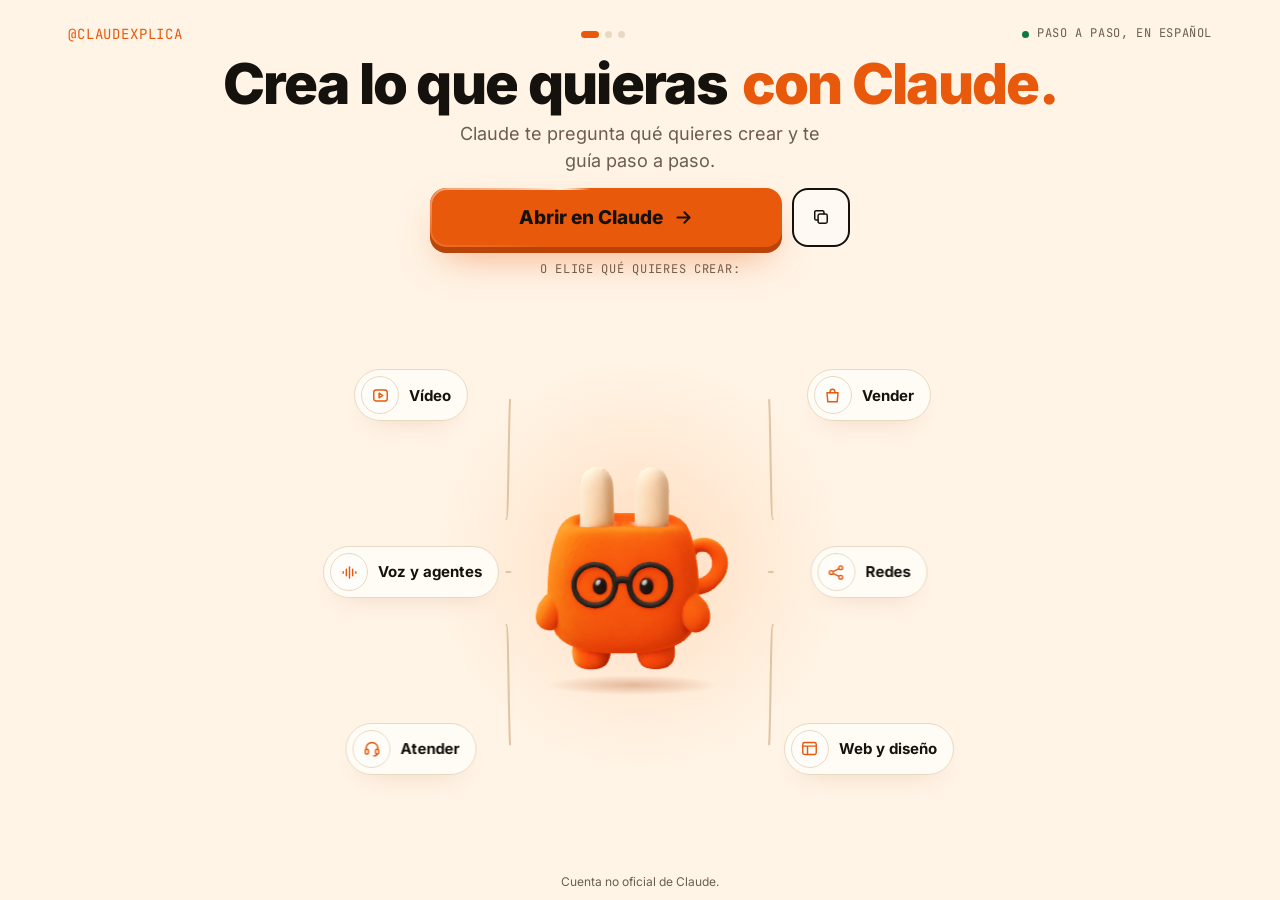
==== commit fddb7fc3: "La v13 y la guía D11 pasan a producción Página (compilada con base /, en la raíz, pagina/ y pagina-3" ====
--- a/index.html
+++ b/index.html
@@ -17,8 +17,8 @@
   /* Lo mínimo para que no haya un fogonazo blanco antes de que cargue la página. */
   html, body { margin: 0; background: #FFF4E6; color: #15110D; }
 </style>
-  <script type="module" crossorigin src="/assets/index-LyxfL2gd.js"></script>
-  <link rel="stylesheet" crossorigin href="/assets/index-DqUf0vc0.css">
+  <script type="module" crossorigin src="/assets/index-DxoRTew8.js"></script>
+  <link rel="stylesheet" crossorigin href="/assets/index-C1xdRYvn.css">
 </head>
 <body>
 <div id="raiz"></div>
--- a/assets/index-C1xdRYvn.css
+++ b/assets/index-C1xdRYvn.css
@@ -0,0 +1 @@
+@font-face{font-family:Inter;src:url(/fuentes/inter.woff2) format("woff2");font-weight:100 900;font-display:swap}@font-face{font-family:JetBrains Mono;src:url(/fuentes/jetbrains-mono.woff2) format("woff2");font-weight:400;font-display:swap}@property --haz{syntax: "<angle>"; inherits: false; initial-value: 0deg;}:root{--papel: #FFF4E6;--tarjeta: #FFFDF9;--tinta: #15110D;--naranja: #E8590C;--naranja-vivo: #FF7A1A;--naranja-sombra: #B8440A;--verde: #0B7A43;--linea: #E9D8C2;--cable: #DFC6A6;--suave: #6B5E50;--sombra-tinta: rgba(168, 62, 8, .22);--salida: cubic-bezier(.16, 1, .3, 1);--mono: "JetBrains Mono", ui-monospace, Consolas, monospace}*{box-sizing:border-box}html{-webkit-text-size-adjust:100%}body{margin:0;background:var(--papel);color:var(--tinta);font-family:Inter,system-ui,-apple-system,Segoe UI,Roboto,sans-serif;font-size:17px;line-height:1.45;overflow-x:hidden}button{font:inherit;color:inherit}a:focus-visible,button:focus-visible{outline:3px solid var(--tinta);outline-offset:3px}.app{position:relative;height:100vh;height:100dvh;display:flex;flex-direction:column;overflow:hidden}@media (max-height: 540px){.app{height:auto;min-height:100dvh;overflow:visible}}.fondo{position:fixed;inset:0;z-index:-2;pointer-events:none;background:radial-gradient(52% 42% at 50% 45%,rgba(255,122,26,.16),transparent 72%),radial-gradient(circle at 1px 1px,rgba(107,94,80,.2) 1px,transparent 1.5px) 0 0 / 22px 22px;-webkit-mask-image:radial-gradient(120% 90% at 50% 40%,#000 35%,transparent 90%);mask-image:radial-gradient(120% 90% at 50% 40%,#000 35%,transparent 90%)}.luz{position:fixed;left:0;top:0;width:600px;height:600px;z-index:-1;pointer-events:none;border-radius:50%;background:radial-gradient(closest-side,#ffaa6438,#ffaa6400)}.barra{flex:none;display:flex;justify-content:space-between;align-items:center;gap:12px;width:100%;max-width:1240px;margin:0 auto;padding:14px 16px 2px}.marca{font-family:var(--mono);font-size:13px;letter-spacing:.06em;text-transform:uppercase;color:var(--naranja)}.barra-dato{display:none;align-items:center;gap:8px;font-family:var(--mono);font-size:12px;letter-spacing:.05em;text-transform:uppercase;color:var(--suave)}.punto-vivo{width:7px;height:7px;border-radius:50%;background:var(--verde);position:relative}.punto-vivo:after{content:"";position:absolute;inset:-4px;border-radius:50%;border:1.5px solid var(--verde);opacity:0;animation:latido 2.4s var(--salida) infinite}@keyframes latido{0%{transform:scale(.4);opacity:.8}to{transform:scale(1.4);opacity:0}}.puntos-nav{display:inline-flex;gap:6px}.puntos-nav i{width:7px;height:7px;border-radius:999px;background:var(--linea);transition:background .35s,width .35s var(--salida)}.puntos-nav i.si{background:var(--naranja);width:18px}.cabecera{flex:none;width:100%;max-width:1240px;margin:0 auto;padding:8px 16px 0;text-align:center;min-height:104px}.cabecera-fila{display:flex;align-items:center;gap:10px}.atras{flex:none;display:inline-flex;align-items:center;gap:6px;padding:6px 12px 6px 8px;border-radius:999px;border:1px solid var(--linea);background:var(--tarjeta);font-size:14px;font-weight:650;cursor:pointer;transition:border-color .25s}.atras:hover{border-color:var(--naranja)}.miga{margin:0;font-family:var(--mono);font-size:12px;letter-spacing:.06em;text-transform:uppercase;color:var(--naranja);white-space:nowrap;overflow:hidden;text-overflow:ellipsis}.pregunta{margin:12px 0 0;font-size:clamp(26px,7.4vw,34px);line-height:1.08;font-weight:850;letter-spacing:-.025em;text-wrap:balance}.titular{margin:0 0 6px;font-size:clamp(30px,8.6vw,40px);line-height:1.04;font-weight:850;letter-spacing:-.03em}.linea{display:block;text-wrap:balance}.acento{color:var(--naranja)}.palabra-caja{display:inline-block;overflow:hidden;vertical-align:top;padding-bottom:.1em;margin-bottom:-.1em}.palabra{display:inline-block;transform-origin:0 100%}.sub{margin:0 auto;max-width:34ch;color:var(--suave);font-size:16px}.zona{flex:1;min-height:0;width:100%;max-width:1240px;margin:0 auto;padding:0 16px;display:flex;flex-direction:column}.escenario{flex:1;min-height:0;min-width:0;container-type:size;display:flex;align-items:center;justify-content:center}.tablero{position:relative;width:min(100cqw,calc(100cqh * var(--proporcion)))}@supports not (width: 1cqh){.tablero{width:min(100%,420px)}}.halo{position:absolute;left:50%;top:49%;width:62%;aspect-ratio:1;transform:translate(-50%,-50%);border-radius:50%;pointer-events:none;background:radial-gradient(closest-side,rgba(255,122,26,.2),rgba(255,122,26,.07) 60%,transparent)}.cables{position:absolute;inset:0;width:100%;height:100%;overflow:visible}.cables path{fill:none;stroke-linecap:round;vector-effect:non-scaling-stroke}.cable{transition:opacity .4s var(--salida)}.hay-eleccion .cable:not(.activo){opacity:.45}.cable-base{stroke:var(--cable);stroke-width:2}.cable-haz{stroke-width:2.6}.cable-luz{stroke:var(--naranja);stroke-width:3;filter:drop-shadow(0 0 5px rgba(255,122,26,.7))}.centro{position:absolute;transform:translate(-50%,-50%);z-index:1}.escena{position:relative;width:100%;aspect-ratio:204 / 176}.mascota{position:absolute;left:13.7%;top:10.8%;width:72.6%;height:auto;transition:opacity .45s var(--salida)}.lienzo{position:absolute;inset:0;width:100%;height:100%;opacity:0;transition:opacity .45s var(--salida);touch-action:pan-y;-webkit-tap-highlight-color:transparent}.sombra{position:absolute;left:50%;bottom:4.5%;width:55%;height:7.4%;transform:translate(-54%);border-radius:50%;opacity:0;background:radial-gradient(closest-side,#a83e084d,#a83e0800);transition:opacity .45s var(--salida)}.con3d .lienzo,.con3d .sombra{opacity:1}.con3d .mascota{opacity:0}@media (pointer: fine){.con3d .lienzo{cursor:grab}.con3d .lienzo:active{cursor:grabbing}}@keyframes flotar{0%,to{transform:translateY(0)}50%{transform:translateY(-6px)}}.escena:not(.con3d) .mascota{animation:flotar 3.2s ease-in-out infinite}.chispas{position:absolute;inset:0;pointer-events:none;z-index:2}.chispas i{position:absolute;border-radius:50%;margin:-4px 0 0 -4px}.tomas{position:absolute;inset:0;z-index:2;pointer-events:none}.toma-sitio{position:absolute;transform:translate(-50%,-23px);transition:opacity .4s var(--salida)}.hay-eleccion .toma-sitio:not(.activa-sitio){opacity:.75}.toma{pointer-events:auto;display:flex;flex-direction:column;align-items:center;gap:5px;padding:0;border:0;background:none;cursor:pointer;-webkit-tap-highlight-color:transparent}.toma-icono{position:relative;width:46px;height:46px;border-radius:50%;display:grid;place-items:center;background:var(--tarjeta);border:1px solid var(--linea);color:var(--naranja);box-shadow:0 8px 18px -10px var(--sombra-tinta);transition:background .3s,color .3s,border-color .3s,box-shadow .3s}.toma-icono svg{width:22px;height:22px}.toma.activa .toma-icono{background:var(--naranja);border-color:var(--naranja);color:#fff;box-shadow:0 10px 24px -8px #e8590ca6}.toma-textos{display:flex;flex-direction:column;align-items:center}.toma-nombre{max-width:92px;font-size:12px;font-weight:700;line-height:1.15;text-align:center;color:var(--tinta)}.pulso{position:absolute;inset:-1px;border-radius:50%;border:2px solid var(--naranja-vivo);animation:pulso 1.8s var(--salida) infinite}@keyframes pulso{0%{transform:scale(1);opacity:.7}to{transform:scale(1.55);opacity:0}}.atajo-zona{flex:none;min-height:42px;display:flex;align-items:center;justify-content:center;padding:0 16px}.nivel-listo .atajo-zona{min-height:0}.atajo{display:inline-flex;align-items:center;gap:6px;padding:8px;border:0;background:none;cursor:pointer;font-size:14.5px;font-weight:650;text-decoration:underline;text-decoration-color:var(--naranja);text-underline-offset:4px}.atajo svg{color:var(--naranja)}.pista{margin:0;font-size:14px;color:var(--suave)}.nivel-inicio .atajo-zona{min-height:10px}.inicio-acciones{width:100%;max-width:420px;margin:14px auto 0}.pista-enviar{margin:10px 0 0;font-size:14px;font-weight:650;line-height:1.5;color:var(--tinta);text-align:center;text-wrap:balance}.pista-enviar.despues{padding:8px 12px;border-radius:12px;background:var(--tarjeta);border:1.5px solid var(--naranja)}.tecla-enviar{display:inline-grid;place-items:center;width:22px;height:22px;margin-left:3px;vertical-align:-6px;border-radius:7px;background:var(--naranja);color:#fff;white-space:nowrap;animation:tecla 1.8s var(--salida) infinite}@keyframes tecla{0%,60%,to{transform:scale(1)}75%{transform:scale(1.16)}}@media (prefers-reduced-motion: reduce){.tecla-enviar{animation:none}}.o-elige{margin:14px 0 0;font-family:var(--mono);font-size:12px;letter-spacing:.06em;text-transform:uppercase;color:var(--suave)}.panel-caja{flex:none;overflow:hidden}.panel{padding:10px 0 2px}.elegido{display:flex;gap:14px;align-items:flex-start;margin-bottom:12px;padding:14px 16px;border-radius:18px;background:var(--tarjeta);border:1.5px solid var(--naranja);box-shadow:0 18px 40px -24px #e8590c8c}.elegido-icono{flex:none;display:grid;place-items:center;width:44px;height:44px;border-radius:14px;background:var(--naranja);color:#fff}.elegido-textos{display:flex;flex-direction:column;gap:2px;text-align:left}.elegido-etiqueta{font-family:var(--mono);font-size:11px;letter-spacing:.08em;text-transform:uppercase;color:var(--naranja)}.elegido-titulo{font-size:18px;font-weight:800;line-height:1.2}.elegido-desc{font-size:14px;line-height:1.4;color:var(--suave)}.panel-botones{display:flex;gap:10px}.panel-botones .boton.principal{flex:1}.ver-mensaje{display:block;margin:2px auto 0;padding:6px;border:0;background:none;cursor:pointer;font-size:14px;font-weight:650;color:var(--suave);text-decoration:underline;text-underline-offset:3px}.panel-mensaje{overflow:hidden}.panel-mensaje .prompt{margin-top:6px;max-height:30vh;overflow:auto}.boton{position:relative;isolation:isolate;display:flex;align-items:center;justify-content:center;gap:10px;min-height:58px;padding:14px 20px;border-radius:16px;border:2px solid var(--tinta);background:transparent;color:var(--tinta);font-weight:700;text-decoration:none;cursor:pointer;-webkit-tap-highlight-color:transparent}.boton.principal{background:var(--naranja);border-color:var(--naranja);font-size:19px;font-weight:800;box-shadow:0 6px 0 var(--naranja-sombra),0 18px 40px -14px #e8590c99}.boton.principal:before{content:"";position:absolute;inset:-2px;border-radius:17px;padding:2px;pointer-events:none;background:conic-gradient(from var(--haz),transparent 0 68%,rgba(255,226,194,.2) 74%,#FFF6EC 84%,transparent 92%);-webkit-mask:linear-gradient(#000 0 0) content-box,linear-gradient(#000 0 0);-webkit-mask-composite:xor;mask:linear-gradient(#000 0 0) content-box exclude,linear-gradient(#000 0 0);animation:haz 3.4s linear infinite}@keyframes haz{to{--haz: 360deg}}.boton.principal .flecha{transition:transform .35s var(--salida)}.boton.principal:hover .flecha{transform:translate(4px)}.boton.secundario{background:#fffdf9b3}.boton.secundario:hover{background:var(--tarjeta)}.boton.solo-icono{width:58px;min-width:58px;padding:0;flex:none}.boton-icono{display:inline-grid}.aviso{min-height:20px;margin:8px 0 0;font-size:14px;font-weight:650;text-align:center}.enlace-red{margin:8px 0 0;font-size:14px;color:var(--suave);text-align:center}.enlace-red a{color:var(--tinta);font-weight:700}.prompt{background:var(--tarjeta);border:1px solid var(--linea);border-radius:18px;overflow:hidden;box-shadow:0 24px 50px -30px var(--sombra-tinta);text-align:left}.prompt-cabeza{display:flex;align-items:center;gap:10px;padding:10px 12px 10px 14px;border-bottom:1px solid var(--linea)}.puntos{display:inline-flex;gap:5px}.puntos i{width:9px;height:9px;border-radius:50%;background:var(--linea)}.puntos i:first-child{background:var(--naranja-vivo)}.prompt-titulo{flex:1;font-family:var(--mono);font-size:11.5px;letter-spacing:.06em;text-transform:uppercase;color:var(--suave)}.prompt-cuerpo{padding:12px 14px 14px;font-family:var(--mono);font-size:12.5px;line-height:1.6}.prompt-linea{margin:0;overflow-wrap:anywhere;color:var(--suave)}.prompt-linea.primera{color:var(--tinta);min-height:1.6em}.prompt-linea.url{color:var(--naranja)}.cursor-texto{display:inline-block;width:.55em;height:1.05em;margin-left:2px;vertical-align:-2px;background:var(--naranja);animation:parpadeo .9s steps(2) infinite}@keyframes parpadeo{50%{opacity:0}}.pie{flex:none;padding:2px 16px 10px;text-align:center;font-size:12px;color:var(--suave)}@media (min-width: 960px){.barra{padding:24px 48px 0}.marca{font-size:14px}.barra-dato{display:inline-flex}.cabecera{padding:10px 48px 0;min-height:124px}.cabecera-fila{justify-content:center}.titular{font-size:clamp(44px,4.4vw,66px);line-height:1.05;margin-bottom:8px}.titular .linea{display:inline}.titular .linea+.linea{margin-left:.26em}.sub{font-size:18px}.pregunta{font-size:clamp(34px,3.6vw,52px);margin-top:14px}.zona{flex-direction:row;padding:0 48px}.panel-caja{height:100%;display:flex;align-items:center;justify-content:flex-end}.panel{flex:none;width:420px;padding:0}.panel-mensaje .prompt{max-height:36vh}.atajo{font-size:15.5px}.toma-sitio{transform:translate(-50%,-50%)}.toma{flex-direction:row;gap:10px;padding:6px 16px 6px 6px;border-radius:999px;background:#fffdf9e0;border:1px solid var(--linea);box-shadow:0 12px 26px -16px var(--sombra-tinta);-webkit-backdrop-filter:blur(6px);backdrop-filter:blur(6px);transition:border-color .3s,box-shadow .3s}.toma:hover{border-color:#e2c29e}.toma.activa{border-color:var(--naranja);box-shadow:0 14px 30px -14px #e8590c8c}.toma-icono{width:38px;height:38px;box-shadow:none}.toma-icono svg{width:19px;height:19px}.toma-textos{align-items:flex-start}.toma-nombre{max-width:none;white-space:nowrap;font-size:15px;text-align:left}}@media (prefers-reduced-motion: reduce){.boton.principal:before,.punto-vivo:after,.pulso,.cursor-texto,.escena:not(.con3d) .mascota{animation:none}.mascota,.lienzo,.sombra,.cable,.toma-sitio,.puntos-nav i{transition:none}}
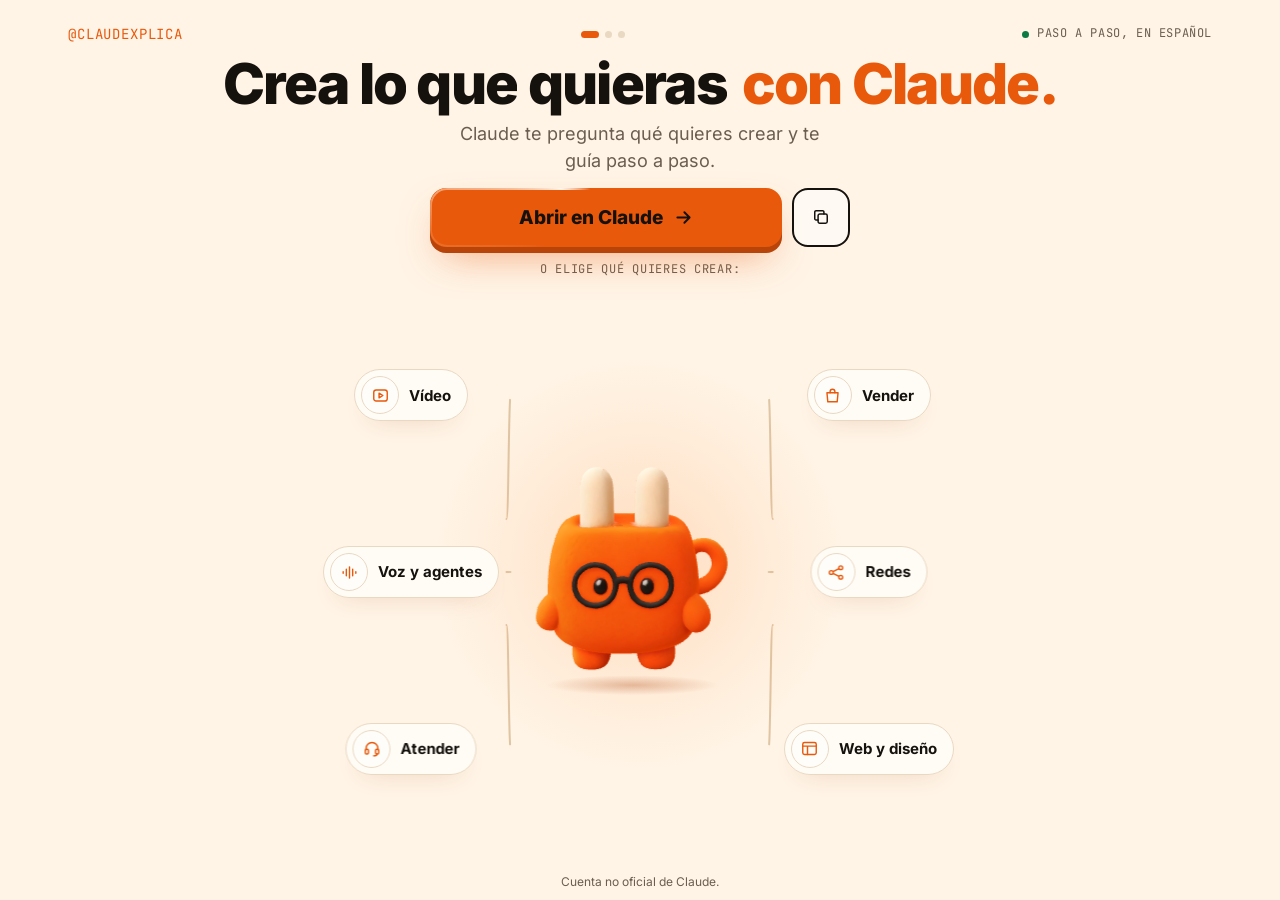
==== commit 2782b4b2: "La página mide su embudo con Umami, sin cookies La página carga Umami Cloud solo en claudexplica.xyz" ====
--- a/index.html
+++ b/index.html
@@ -17,7 +17,7 @@
   /* Lo mínimo para que no haya un fogonazo blanco antes de que cargue la página. */
   html, body { margin: 0; background: #FFF4E6; color: #15110D; }
 </style>
-  <script type="module" crossorigin src="/assets/index-DxoRTew8.js"></script>
+  <script type="module" crossorigin src="/assets/index-CylQeJ7X.js"></script>
   <link rel="stylesheet" crossorigin href="/assets/index-C1xdRYvn.css">
 </head>
 <body>
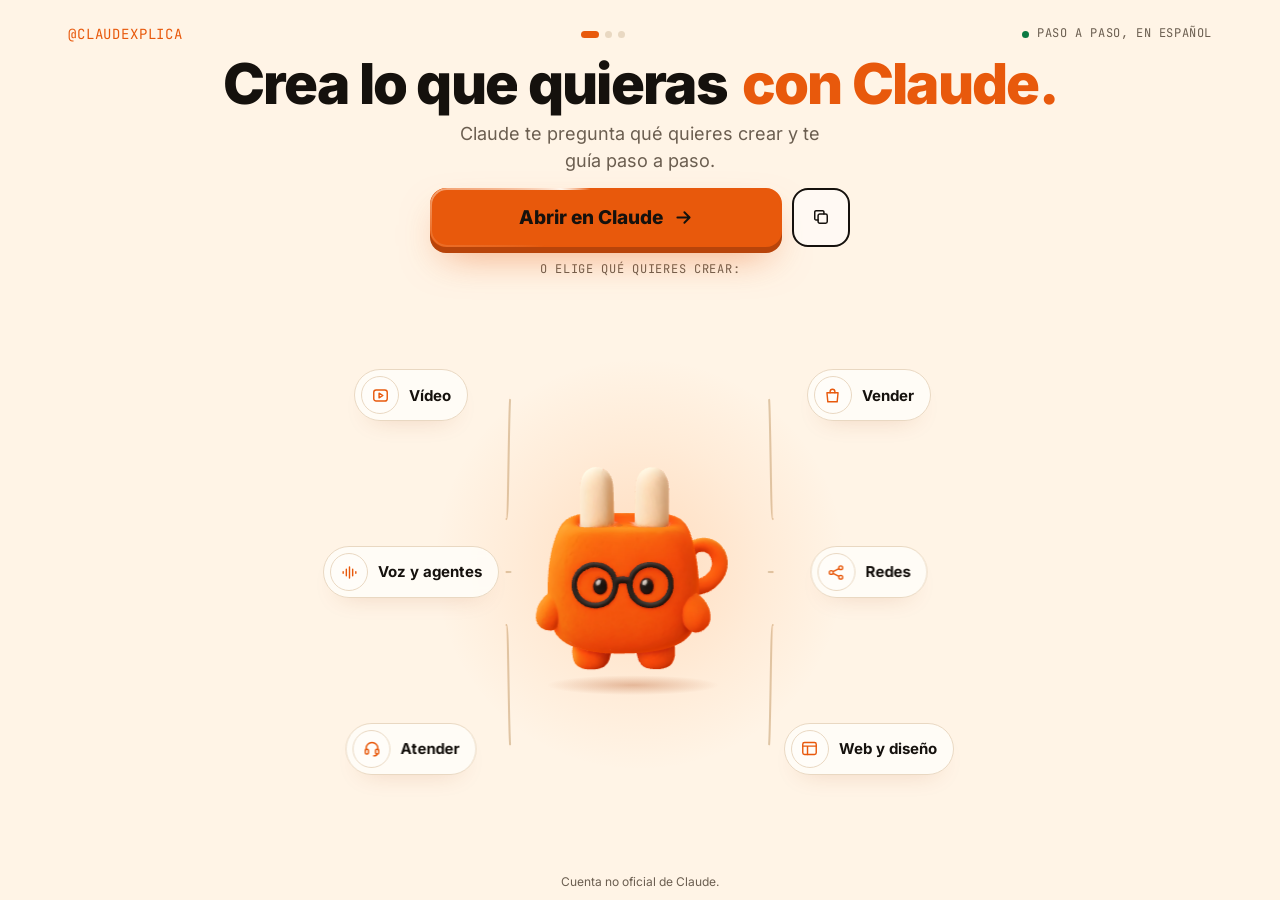
==== commit a4198708: "La guía D12 se deja encontrar y la nota de memoria trae su plan B En una conversación nueva, Claude " ====
--- a/index.html
+++ b/index.html
@@ -3,7 +3,6 @@
 <head>
 <meta charset="utf-8">
 <meta name="viewport" content="width=device-width, initial-scale=1, viewport-fit=cover">
-<meta name="robots" content="noindex">
 <meta name="color-scheme" content="light">
 <meta name="theme-color" content="#FFF4E6">
 <title>Claudexplica · Crea con Claude</title>
@@ -17,14 +16,16 @@
   /* Lo mínimo para que no haya un fogonazo blanco antes de que cargue la página. */
   html, body { margin: 0; background: #FFF4E6; color: #15110D; }
 </style>
-  <script type="module" crossorigin src="/assets/index-CylQeJ7X.js"></script>
+  <script type="module" crossorigin src="/assets/index-iSzGvfOy.js"></script>
   <link rel="stylesheet" crossorigin href="/assets/index-C1xdRYvn.css">
+  <link rel="canonical" href="https://claudexplica.xyz/">
 </head>
 <body>
 <div id="raiz"></div>
 <noscript>
   <p style="font-family: system-ui, sans-serif; text-align: center; padding: 48px 20px;">
     Abre <a href="https://claude.ai/new">claude.ai</a> y pídele la guía de @claudexplica: https://claudexplica.xyz/guia.md
+    · <a href="/guia/">Leer la guía</a>
   </p>
 </noscript>
 </body>
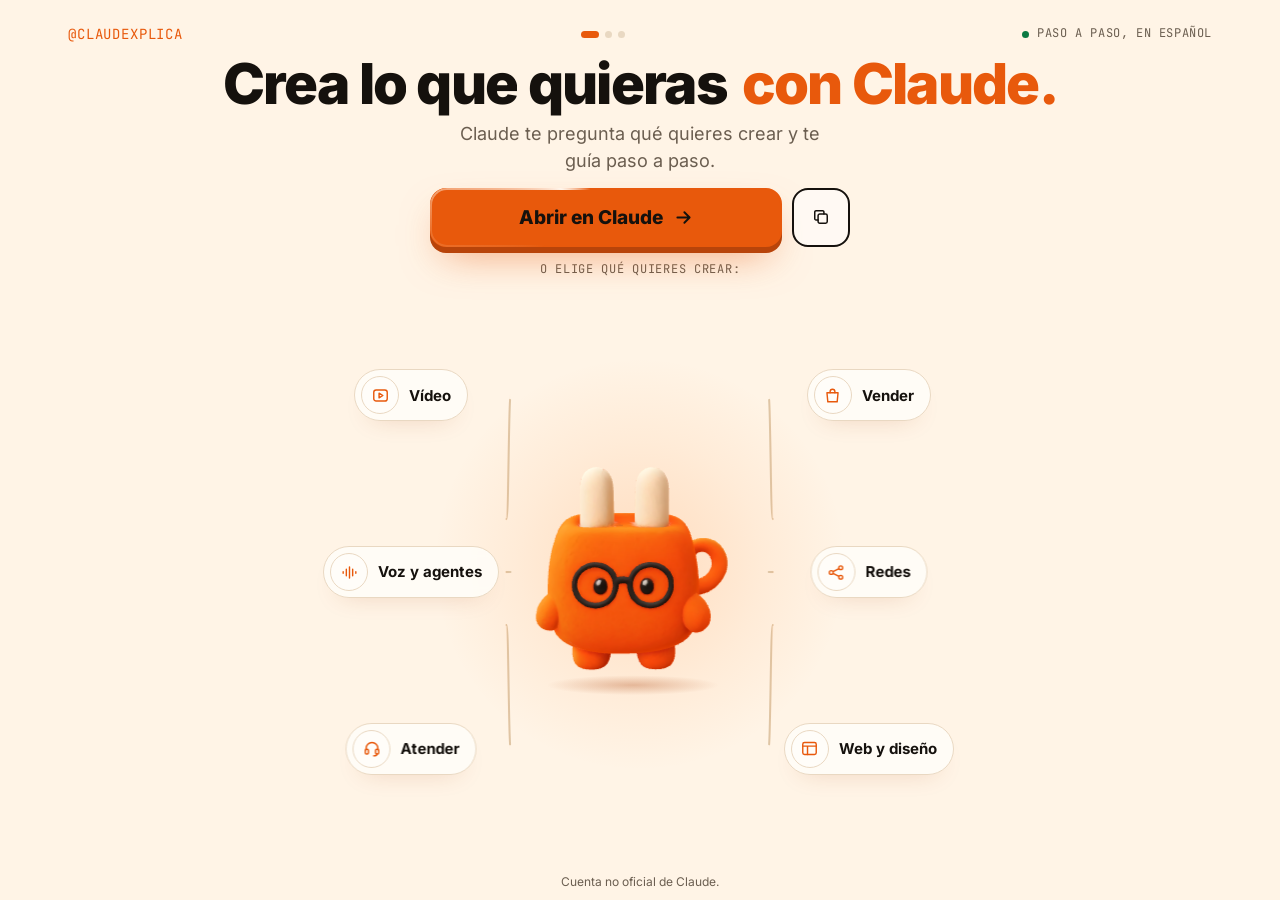
==== commit 9e31c3c4: "La memoria vuelve a la frase sencilla, que sí se guardaba (guía D12.1) La nota larga con plan B («an" ====
--- a/index.html
+++ b/index.html
@@ -16,7 +16,7 @@
   /* Lo mínimo para que no haya un fogonazo blanco antes de que cargue la página. */
   html, body { margin: 0; background: #FFF4E6; color: #15110D; }
 </style>
-  <script type="module" crossorigin src="/assets/index-iSzGvfOy.js"></script>
+  <script type="module" crossorigin src="/assets/index-Dycsk_5J.js"></script>
   <link rel="stylesheet" crossorigin href="/assets/index-C1xdRYvn.css">
   <link rel="canonical" href="https://claudexplica.xyz/">
 </head>
